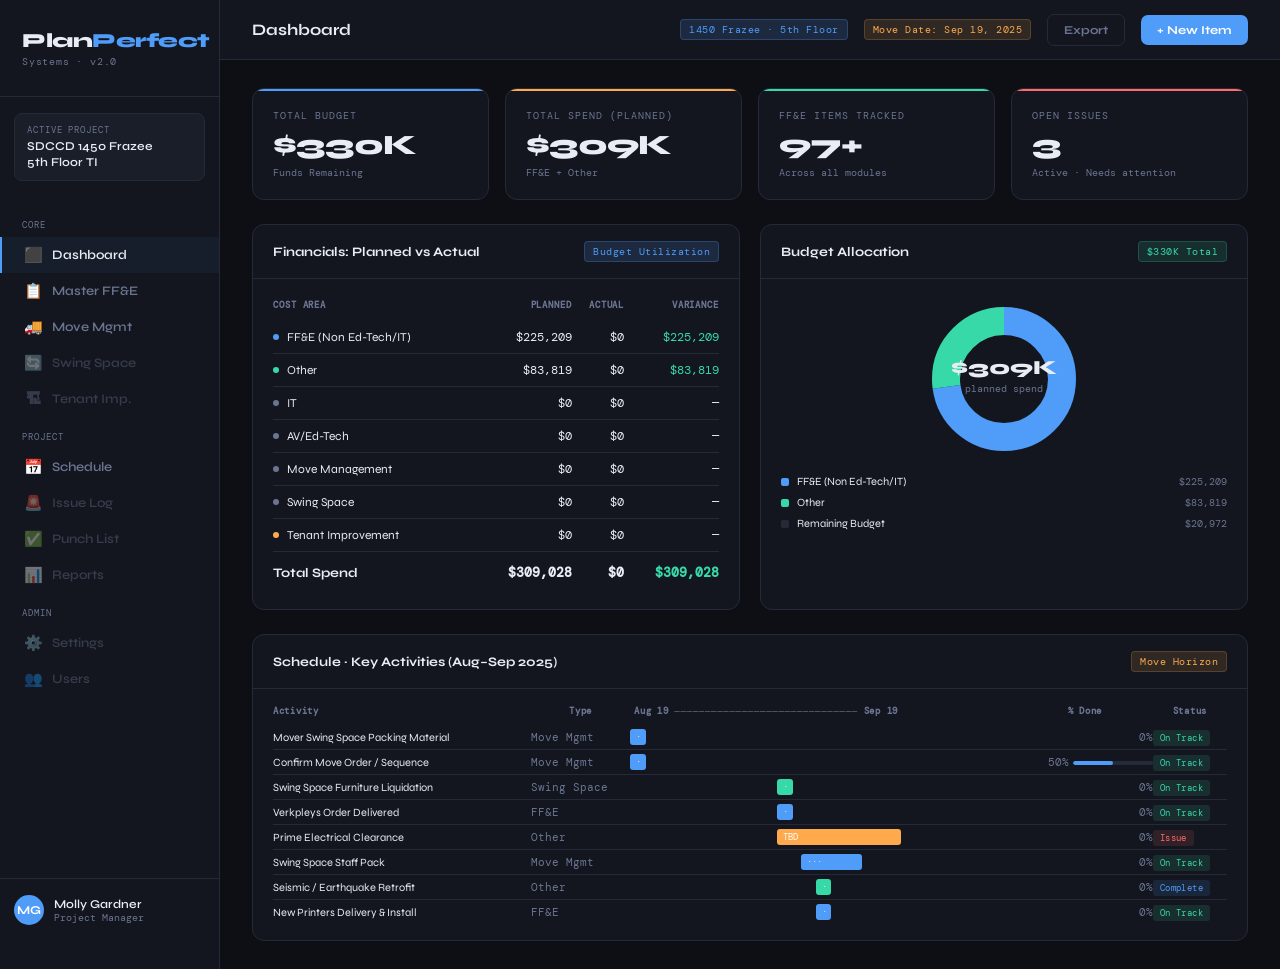
==== 01_dashboard.html @ 5b7e6330 "Add files via upload" ====
<!DOCTYPE html>
<html lang="en">
<head>
<meta charset="UTF-8">
<meta name="viewport" content="width=device-width, initial-scale=1.0">
<title>PPS – Dashboard</title>
<link href="https://fonts.googleapis.com/css2?family=DM+Mono:wght@300;400;500&family=Syne:wght@400;600;700;800&display=swap" rel="stylesheet">
<style>
  :root {
    --bg: #0d0f14;
    --surface: #13161e;
    --surface2: #1a1e29;
    --border: #252a38;
    --accent: #4f9cf9;
    --accent2: #38d9a9;
    --warn: #ffa94d;
    --danger: #ff6b6b;
    --text: #e8ecf4;
    --muted: #6b7591;
    --mono: 'DM Mono', monospace;
    --sans: 'Syne', sans-serif;
  }
  * { box-sizing: border-box; margin: 0; padding: 0; }
  body { background: var(--bg); color: var(--text); font-family: var(--sans); min-height: 100vh; display: flex; }

  /* SIDEBAR */
  .sidebar {
    width: 220px; min-height: 100vh; background: var(--surface);
    border-right: 1px solid var(--border); padding: 28px 0; flex-shrink: 0;
    display: flex; flex-direction: column;
  }
  .logo { padding: 0 22px 28px; border-bottom: 1px solid var(--border); }
  .logo-mark { font-family: var(--sans); font-weight: 800; font-size: 20px; letter-spacing: -0.5px; color: var(--text); }
  .logo-mark span { color: var(--accent); }
  .logo-sub { font-family: var(--mono); font-size: 10px; color: var(--muted); margin-top: 2px; letter-spacing: 0.08em; }
  .project-chip {
    margin: 16px 14px; background: var(--surface2); border: 1px solid var(--border);
    border-radius: 8px; padding: 10px 12px;
  }
  .project-chip .label { font-family: var(--mono); font-size: 9px; color: var(--muted); letter-spacing: 0.1em; text-transform: uppercase; }
  .project-chip .name { font-size: 12px; font-weight: 600; color: var(--text); margin-top: 3px; line-height: 1.3; }
  nav { padding: 8px 0; flex: 1; }
  .nav-section { font-family: var(--mono); font-size: 9px; color: var(--muted); letter-spacing: 0.12em; padding: 14px 22px 6px; text-transform: uppercase; }
  .nav-item {
    display: flex; align-items: center; gap: 10px; padding: 9px 22px;
    font-size: 13px; font-weight: 600; color: var(--muted); cursor: pointer;
    border-left: 2px solid transparent; transition: all 0.15s;
    text-decoration: none;
  }
  a.nav-item:hover { color: var(--text); background: rgba(255,255,255,0.03); }
  .nav-item.active { color: var(--text); border-left-color: var(--accent); background: rgba(79,156,249,0.06); }
  .nav-item.disabled { opacity: 0.4; cursor: default; pointer-events: none; }
  .nav-item .icon { font-size: 15px; width: 18px; text-align: center; }
  .user-area { padding: 16px 14px; border-top: 1px solid var(--border); }
  .user-chip { display: flex; align-items: center; gap: 10px; }
  .avatar { width: 30px; height: 30px; border-radius: 50%; background: var(--accent); display: flex; align-items: center; justify-content: center; font-size: 12px; font-weight: 700; color: #fff; flex-shrink: 0; }
  .user-name { font-size: 12px; font-weight: 600; }
  .user-role { font-family: var(--mono); font-size: 10px; color: var(--muted); }

  /* MAIN */
  .main { flex: 1; display: flex; flex-direction: column; min-height: 100vh; overflow-x: hidden; }
  .topbar {
    height: 60px; border-bottom: 1px solid var(--border); display: flex; align-items: center;
    padding: 0 32px; gap: 16px; flex-shrink: 0; background: var(--surface);
  }
  .page-title { font-size: 16px; font-weight: 700; flex: 1; }
  .badge { font-family: var(--mono); font-size: 10px; padding: 3px 8px; border-radius: 4px; letter-spacing: 0.05em; }
  .badge-blue { background: rgba(79,156,249,0.15); color: var(--accent); border: 1px solid rgba(79,156,249,0.25); }
  .badge-green { background: rgba(56,217,169,0.12); color: var(--accent2); border: 1px solid rgba(56,217,169,0.2); }
  .badge-warn { background: rgba(255,169,77,0.12); color: var(--warn); border: 1px solid rgba(255,169,77,0.2); }
  .btn { padding: 8px 16px; border-radius: 7px; font-family: var(--sans); font-size: 12px; font-weight: 700; cursor: pointer; border: none; }
  .btn-primary { background: var(--accent); color: #fff; }
  .btn-ghost { background: transparent; color: var(--muted); border: 1px solid var(--border); }

  .content { padding: 28px 32px; display: flex; flex-direction: column; gap: 24px; }

  /* STAT CARDS */
  .stats-row { display: grid; grid-template-columns: repeat(4, 1fr); gap: 16px; }
  .stat-card {
    background: var(--surface); border: 1px solid var(--border); border-radius: 12px;
    padding: 20px; position: relative; overflow: hidden;
  }
  .stat-card::after {
    content: ''; position: absolute; top: 0; left: 0; right: 0; height: 2px;
  }
  .stat-card.blue::after { background: var(--accent); }
  .stat-card.green::after { background: var(--accent2); }
  .stat-card.warn::after { background: var(--warn); }
  .stat-card.red::after { background: var(--danger); }
  .stat-label { font-family: var(--mono); font-size: 10px; color: var(--muted); letter-spacing: 0.1em; text-transform: uppercase; }
  .stat-value { font-size: 28px; font-weight: 800; margin: 6px 0 4px; letter-spacing: -1px; }
  .stat-sub { font-family: var(--mono); font-size: 10px; color: var(--muted); }

  /* GRID 2-COL */
  .grid-2 { display: grid; grid-template-columns: 1fr 1fr; gap: 20px; }
  .grid-3-1 { display: grid; grid-template-columns: 3fr 1fr; gap: 20px; }

  .card {
    background: var(--surface); border: 1px solid var(--border); border-radius: 12px; overflow: hidden;
  }
  .card-header {
    padding: 16px 20px; border-bottom: 1px solid var(--border); display: flex;
    align-items: center; justify-content: space-between;
  }
  .card-title { font-size: 13px; font-weight: 700; }
  .card-body { padding: 20px; }

  /* FINANCIALS TABLE */
  .fin-table { width: 100%; border-collapse: collapse; }
  .fin-table th { font-family: var(--mono); font-size: 9px; letter-spacing: 0.1em; color: var(--muted); text-transform: uppercase; text-align: right; padding: 0 0 10px; }
  .fin-table th:first-child { text-align: left; }
  .fin-table td { font-size: 12px; padding: 8px 0; border-bottom: 1px solid var(--border); vertical-align: middle; }
  .fin-table td:not(:first-child) { text-align: right; font-family: var(--mono); }
  .fin-table tr:last-child td { border-bottom: none; }
  .fin-name { display: flex; align-items: center; gap: 8px; }
  .dot { width: 6px; height: 6px; border-radius: 50%; flex-shrink: 0; }
  .positive { color: var(--accent2); }
  .total-row td { font-weight: 700; padding-top: 12px; border-top: 1px solid var(--border); font-size: 13px; }

  /* GANTT */
  .gantt-wrap { overflow-x: auto; }
  .gantt-table { width: 100%; border-collapse: collapse; min-width: 800px; }
  .gantt-table th { font-family: var(--mono); font-size: 9px; color: var(--muted); letter-spacing: 0.08em; text-align: center; padding: 0 0 8px; }
  .gantt-table th.label-col { text-align: left; min-width: 200px; }
  .gantt-table td { padding: 5px 0; border-bottom: 1px solid var(--border); font-size: 11px; }
  .gantt-table tr:last-child td { border-bottom: none; }
  .act-label { white-space: nowrap; overflow: hidden; text-overflow: ellipsis; max-width: 200px; padding-right: 12px; }
  .act-type { font-family: var(--mono); font-size: 9px; color: var(--muted); }
  .gantt-cell { position: relative; height: 24px; }
  .bar {
    position: absolute; top: 4px; height: 16px; border-radius: 3px;
    display: flex; align-items: center; padding: 0 6px; font-family: var(--mono); font-size: 9px; color: #fff;
    white-space: nowrap; overflow: hidden;
  }
  .pct-badge { font-family: var(--mono); font-size: 9px; color: var(--muted); text-align: right; padding-left: 8px; }

  /* BUDGET DONUT */
  .donut-wrap { display: flex; flex-direction: column; align-items: center; gap: 16px; }
  svg.donut { overflow: visible; }
  .legend-item { display: flex; align-items: center; gap: 8px; font-size: 11px; }
  .legend-swatch { width: 8px; height: 8px; border-radius: 2px; flex-shrink: 0; }
  .legend-amt { font-family: var(--mono); font-size: 10px; color: var(--muted); margin-left: auto; }

  /* STATUS PILLS */
  .status { font-family: var(--mono); font-size: 9px; padding: 2px 7px; border-radius: 3px; letter-spacing: 0.05em; }
  .s-track { background: rgba(56,217,169,0.12); color: var(--accent2); }
  .s-issue { background: rgba(255,107,107,0.12); color: var(--danger); }
  .s-done  { background: rgba(79,156,249,0.12); color: var(--accent); }

  .progress-bg { background: var(--border); border-radius: 2px; height: 4px; width: 80px; overflow: hidden; display: inline-block; vertical-align: middle; }
  .progress-fill { height: 100%; border-radius: 2px; background: var(--accent); }
</style>
</head>
<body>

<!-- SIDEBAR -->
<aside class="sidebar">
  <div class="logo">
    <div class="logo-mark">Plan<span>Perfect</span></div>
    <div class="logo-sub">Systems · v2.0</div>
  </div>
  <div class="project-chip">
    <div class="label">Active Project</div>
    <div class="name">SDCCD 1450 Frazee<br>5th Floor TI</div>
  </div>
  <nav>
    <div class="nav-section">Core</div>
    <a class="nav-item active" href="index.html"><span class="icon">⬛</span> Dashboard</a>
    <a class="nav-item" href="02_ffe_list.html"><span class="icon">📋</span> Master FF&E</a>
    <a class="nav-item" href="03_move_management.html"><span class="icon">🚚</span> Move Mgmt</a>
    <div class="nav-item disabled"><span class="icon">🔄</span> Swing Space</div>
    <div class="nav-item disabled"><span class="icon">🏗</span> Tenant Imp.</div>
    <div class="nav-section">Project</div>
    <a class="nav-item" href="05_schedule_gantt.html"><span class="icon">📅</span> Schedule</a>
    <div class="nav-item disabled"><span class="icon">🚨</span> Issue Log</div>
    <div class="nav-item disabled"><span class="icon">✅</span> Punch List</div>
    <div class="nav-item disabled"><span class="icon">📊</span> Reports</div>
    <div class="nav-section">Admin</div>
    <div class="nav-item disabled"><span class="icon">⚙️</span> Settings</div>
    <div class="nav-item disabled"><span class="icon">👥</span> Users</div>
  </nav>
  <div class="user-area">
    <div class="user-chip">
      <div class="avatar">MG</div>
      <div>
        <div class="user-name">Molly Gardner</div>
        <div class="user-role">Project Manager</div>
      </div>
    </div>
  </div>
</aside>

<!-- MAIN -->
<main class="main">
  <div class="topbar">
    <span class="page-title">Dashboard</span>
    <span class="badge badge-blue">1450 Frazee · 5th Floor</span>
    <span class="badge badge-warn">Move Date: Sep 19, 2025</span>
    <button class="btn btn-ghost">Export</button>
    <button class="btn btn-primary">+ New Item</button>
  </div>

  <div class="content">
    <!-- STAT ROW -->
    <div class="stats-row">
      <div class="stat-card blue">
        <div class="stat-label">Total Budget</div>
        <div class="stat-value">$330K</div>
        <div class="stat-sub">Funds Remaining</div>
      </div>
      <div class="stat-card warn">
        <div class="stat-label">Total Spend (Planned)</div>
        <div class="stat-value">$309K</div>
        <div class="stat-sub">FF&E + Other</div>
      </div>
      <div class="stat-card green">
        <div class="stat-label">FF&E Items Tracked</div>
        <div class="stat-value">97+</div>
        <div class="stat-sub">Across all modules</div>
      </div>
      <div class="stat-card red">
        <div class="stat-label">Open Issues</div>
        <div class="stat-value">3</div>
        <div class="stat-sub">Active · Needs attention</div>
      </div>
    </div>

    <!-- FINANCIALS + DONUT -->
    <div class="grid-2">
      <div class="card">
        <div class="card-header">
          <span class="card-title">Financials: Planned vs Actual</span>
          <span class="badge badge-blue">Budget Utilization</span>
        </div>
        <div class="card-body">
          <table class="fin-table">
            <thead>
              <tr>
                <th>Cost Area</th>
                <th>Planned</th>
                <th>Actual</th>
                <th>Variance</th>
              </tr>
            </thead>
            <tbody>
              <tr>
                <td><span class="fin-name"><span class="dot" style="background:#4f9cf9"></span>FF&E (Non Ed-Tech/IT)</span></td>
                <td>$225,209</td>
                <td>$0</td>
                <td class="positive">$225,209</td>
              </tr>
              <tr>
                <td><span class="fin-name"><span class="dot" style="background:#38d9a9"></span>Other</span></td>
                <td>$83,819</td>
                <td>$0</td>
                <td class="positive">$83,819</td>
              </tr>
              <tr>
                <td><span class="fin-name"><span class="dot" style="background:#6b7591"></span>IT</span></td>
                <td>$0</td><td>$0</td><td>—</td>
              </tr>
              <tr>
                <td><span class="fin-name"><span class="dot" style="background:#6b7591"></span>AV/Ed-Tech</span></td>
                <td>$0</td><td>$0</td><td>—</td>
              </tr>
              <tr>
                <td><span class="fin-name"><span class="dot" style="background:#6b7591"></span>Move Management</span></td>
                <td>$0</td><td>$0</td><td>—</td>
              </tr>
              <tr>
                <td><span class="fin-name"><span class="dot" style="background:#6b7591"></span>Swing Space</span></td>
                <td>$0</td><td>$0</td><td>—</td>
              </tr>
              <tr>
                <td><span class="fin-name"><span class="dot" style="background:#ffa94d"></span>Tenant Improvement</span></td>
                <td>$0</td><td>$0</td><td>—</td>
              </tr>
              <tr class="total-row">
                <td>Total Spend</td>
                <td>$309,028</td>
                <td>$0</td>
                <td class="positive">$309,028</td>
              </tr>
            </tbody>
          </table>
        </div>
      </div>

      <div class="card">
        <div class="card-header">
          <span class="card-title">Budget Allocation</span>
          <span class="badge badge-green">$330K Total</span>
        </div>
        <div class="card-body">
          <div class="donut-wrap">
            <svg width="160" height="160" class="donut" viewBox="0 0 160 160">
              <!-- FF&E: 225209/309028 = 72.9% → 262.4° -->
              <circle cx="80" cy="80" r="58" fill="none" stroke="#1a1e29" stroke-width="28"/>
              <circle cx="80" cy="80" r="58" fill="none" stroke="#4f9cf9" stroke-width="28"
                stroke-dasharray="265 99" stroke-dashoffset="0" transform="rotate(-90 80 80)"/>
              <circle cx="80" cy="80" r="58" fill="none" stroke="#38d9a9" stroke-width="28"
                stroke-dasharray="99 265" stroke-dashoffset="-265" transform="rotate(-90 80 80)"/>
              <text x="80" y="75" text-anchor="middle" fill="#e8ecf4" font-family="Syne" font-size="20" font-weight="800">$309K</text>
              <text x="80" y="93" text-anchor="middle" fill="#6b7591" font-family="DM Mono" font-size="10">planned spend</text>
            </svg>
            <div style="width:100%; display:flex; flex-direction:column; gap:8px;">
              <div class="legend-item"><span class="legend-swatch" style="background:#4f9cf9"></span>FF&E (Non Ed-Tech/IT)<span class="legend-amt">$225,209</span></div>
              <div class="legend-item"><span class="legend-swatch" style="background:#38d9a9"></span>Other<span class="legend-amt">$83,819</span></div>
              <div class="legend-item"><span class="legend-swatch" style="background:#252a38"></span>Remaining Budget<span class="legend-amt">$20,972</span></div>
            </div>
          </div>
        </div>
      </div>
    </div>

    <!-- SCHEDULE / GANTT -->
    <div class="card">
      <div class="card-header">
        <span class="card-title">Schedule · Key Activities (Aug–Sep 2025)</span>
        <span class="badge badge-warn">Move Horizon</span>
      </div>
      <div class="card-body" style="padding:16px 20px;">
        <div class="gantt-wrap">
          <table class="gantt-table">
            <thead>
              <tr>
                <th class="label-col">Activity</th>
                <th>Type</th>
                <th style="min-width:300px; text-align:left; padding-left:4px;">Aug 19 ────────────────────────────── Sep 19</th>
                <th>% Done</th>
                <th>Status</th>
              </tr>
            </thead>
            <tbody>
              <tr>
                <td class="act-label">Mover Swing Space Packing Material</td>
                <td class="act-type">Move Mgmt</td>
                <td class="gantt-cell">
                  <div class="bar" style="background:#4f9cf9; left:0%; width:4%;">·</div>
                </td>
                <td class="pct-badge">0%</td>
                <td><span class="status s-track">On Track</span></td>
              </tr>
              <tr>
                <td class="act-label">Confirm Move Order / Sequence</td>
                <td class="act-type">Move Mgmt</td>
                <td class="gantt-cell">
                  <div class="bar" style="background:#4f9cf9; left:0%; width:4%;">·</div>
                </td>
                <td class="pct-badge">50%<div style="display:inline-block;margin-left:4px;" class="progress-bg"><div class="progress-fill" style="width:50%"></div></div></td>
                <td><span class="status s-track">On Track</span></td>
              </tr>
              <tr>
                <td class="act-label">Swing Space Furniture Liquidation</td>
                <td class="act-type">Swing Space</td>
                <td class="gantt-cell">
                  <div class="bar" style="background:#38d9a9; left:38%; width:4%;">·</div>
                </td>
                <td class="pct-badge">0%</td>
                <td><span class="status s-track">On Track</span></td>
              </tr>
              <tr>
                <td class="act-label">Verkpleys Order Delivered</td>
                <td class="act-type">FF&E</td>
                <td class="gantt-cell">
                  <div class="bar" style="background:#4f9cf9; left:38%; width:4%;">·</div>
                </td>
                <td class="pct-badge">0%</td>
                <td><span class="status s-track">On Track</span></td>
              </tr>
              <tr>
                <td class="act-label">Prime Electrical Clearance</td>
                <td class="act-type">Other</td>
                <td class="gantt-cell">
                  <div class="bar" style="background:#ffa94d; left:38%; width:32%;">TBD</div>
                </td>
                <td class="pct-badge">0%</td>
                <td><span class="status s-issue">Issue</span></td>
              </tr>
              <tr>
                <td class="act-label">Swing Space Staff Pack</td>
                <td class="act-type">Move Mgmt</td>
                <td class="gantt-cell">
                  <div class="bar" style="background:#4f9cf9; left:44%; width:16%;">···</div>
                </td>
                <td class="pct-badge">0%</td>
                <td><span class="status s-track">On Track</span></td>
              </tr>
              <tr>
                <td class="act-label">Seismic / Earthquake Retrofit</td>
                <td class="act-type">Other</td>
                <td class="gantt-cell">
                  <div class="bar" style="background:#38d9a9; left:48%; width:4%;">·</div>
                </td>
                <td class="pct-badge">0%</td>
                <td><span class="status s-done">Complete</span></td>
              </tr>
              <tr>
                <td class="act-label">New Printers Delivery &amp; Install</td>
                <td class="act-type">FF&E</td>
                <td class="gantt-cell">
                  <div class="bar" style="background:#4f9cf9; left:48%; width:4%;">·</div>
                </td>
                <td class="pct-badge">0%</td>
                <td><span class="status s-track">On Track</span></td>
              </tr>
            </tbody>
          </table>
        </div>
      </div>
    </div>

  </div>
</main>
</body>
</html>
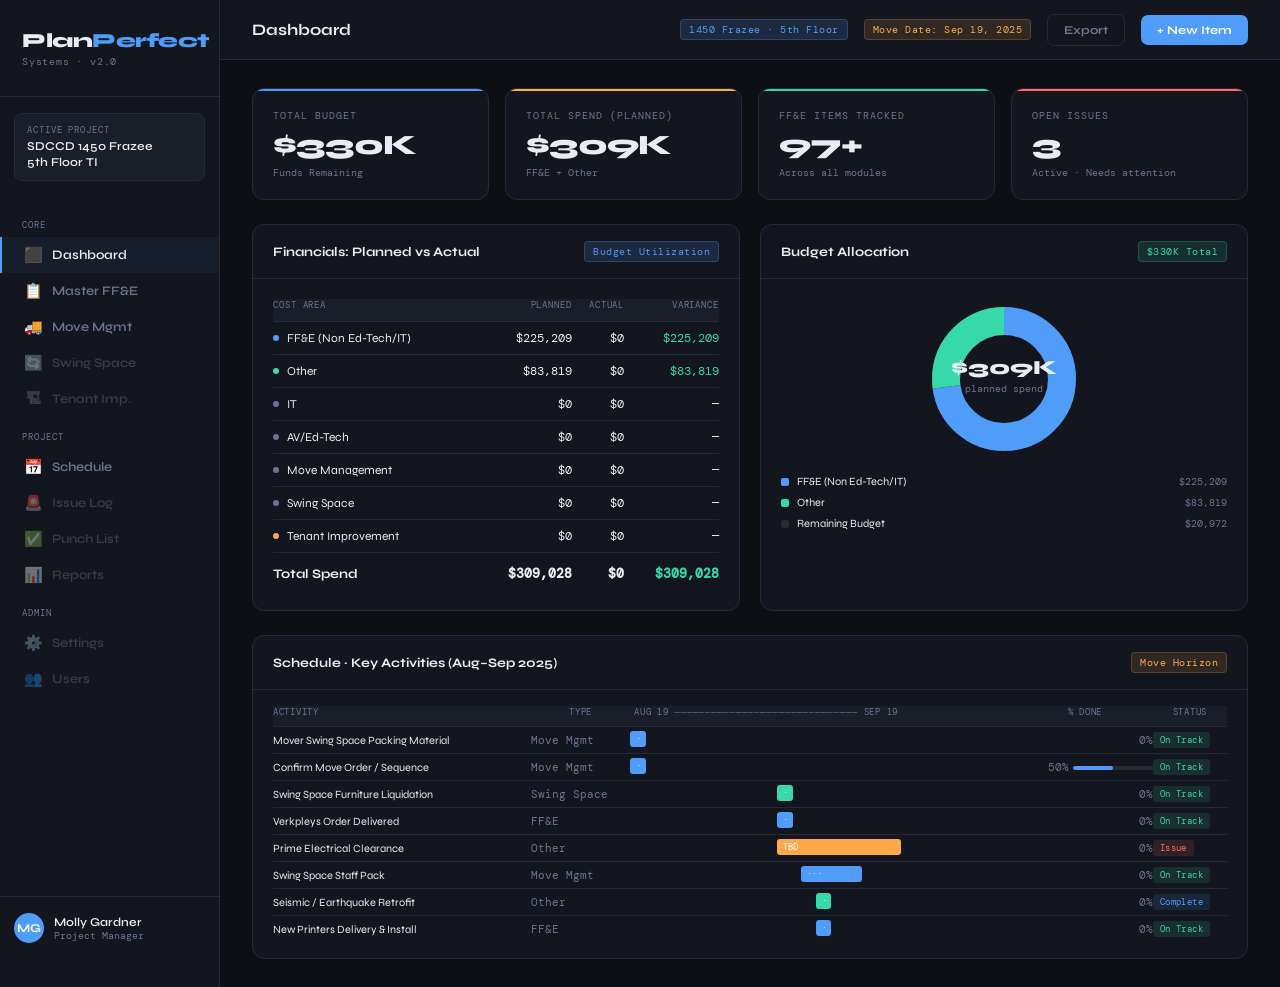
==== commit 52984be0: "Add files via upload" ====
--- a/01_dashboard.html
+++ b/01_dashboard.html
@@ -4,108 +4,11 @@
 <meta charset="UTF-8">
 <meta name="viewport" content="width=device-width, initial-scale=1.0">
 <title>PPS – Dashboard</title>
-<link href="https://fonts.googleapis.com/css2?family=DM+Mono:wght@300;400;500&family=Syne:wght@400;600;700;800&display=swap" rel="stylesheet">
+<link rel="stylesheet" href="pps-theme.css">
 <style>
-  :root {
-    --bg: #0d0f14;
-    --surface: #13161e;
-    --surface2: #1a1e29;
-    --border: #252a38;
-    --accent: #4f9cf9;
-    --accent2: #38d9a9;
-    --warn: #ffa94d;
-    --danger: #ff6b6b;
-    --text: #e8ecf4;
-    --muted: #6b7591;
-    --mono: 'DM Mono', monospace;
-    --sans: 'Syne', sans-serif;
-  }
-  * { box-sizing: border-box; margin: 0; padding: 0; }
-  body { background: var(--bg); color: var(--text); font-family: var(--sans); min-height: 100vh; display: flex; }
-
-  /* SIDEBAR */
-  .sidebar {
-    width: 220px; min-height: 100vh; background: var(--surface);
-    border-right: 1px solid var(--border); padding: 28px 0; flex-shrink: 0;
-    display: flex; flex-direction: column;
-  }
-  .logo { padding: 0 22px 28px; border-bottom: 1px solid var(--border); }
-  .logo-mark { font-family: var(--sans); font-weight: 800; font-size: 20px; letter-spacing: -0.5px; color: var(--text); }
-  .logo-mark span { color: var(--accent); }
-  .logo-sub { font-family: var(--mono); font-size: 10px; color: var(--muted); margin-top: 2px; letter-spacing: 0.08em; }
-  .project-chip {
-    margin: 16px 14px; background: var(--surface2); border: 1px solid var(--border);
-    border-radius: 8px; padding: 10px 12px;
-  }
-  .project-chip .label { font-family: var(--mono); font-size: 9px; color: var(--muted); letter-spacing: 0.1em; text-transform: uppercase; }
-  .project-chip .name { font-size: 12px; font-weight: 600; color: var(--text); margin-top: 3px; line-height: 1.3; }
-  nav { padding: 8px 0; flex: 1; }
-  .nav-section { font-family: var(--mono); font-size: 9px; color: var(--muted); letter-spacing: 0.12em; padding: 14px 22px 6px; text-transform: uppercase; }
-  .nav-item {
-    display: flex; align-items: center; gap: 10px; padding: 9px 22px;
-    font-size: 13px; font-weight: 600; color: var(--muted); cursor: pointer;
-    border-left: 2px solid transparent; transition: all 0.15s;
-    text-decoration: none;
-  }
-  a.nav-item:hover { color: var(--text); background: rgba(255,255,255,0.03); }
-  .nav-item.active { color: var(--text); border-left-color: var(--accent); background: rgba(79,156,249,0.06); }
-  .nav-item.disabled { opacity: 0.4; cursor: default; pointer-events: none; }
-  .nav-item .icon { font-size: 15px; width: 18px; text-align: center; }
-  .user-area { padding: 16px 14px; border-top: 1px solid var(--border); }
-  .user-chip { display: flex; align-items: center; gap: 10px; }
-  .avatar { width: 30px; height: 30px; border-radius: 50%; background: var(--accent); display: flex; align-items: center; justify-content: center; font-size: 12px; font-weight: 700; color: #fff; flex-shrink: 0; }
-  .user-name { font-size: 12px; font-weight: 600; }
-  .user-role { font-family: var(--mono); font-size: 10px; color: var(--muted); }
-
-  /* MAIN */
-  .main { flex: 1; display: flex; flex-direction: column; min-height: 100vh; overflow-x: hidden; }
-  .topbar {
-    height: 60px; border-bottom: 1px solid var(--border); display: flex; align-items: center;
-    padding: 0 32px; gap: 16px; flex-shrink: 0; background: var(--surface);
-  }
-  .page-title { font-size: 16px; font-weight: 700; flex: 1; }
-  .badge { font-family: var(--mono); font-size: 10px; padding: 3px 8px; border-radius: 4px; letter-spacing: 0.05em; }
-  .badge-blue { background: rgba(79,156,249,0.15); color: var(--accent); border: 1px solid rgba(79,156,249,0.25); }
-  .badge-green { background: rgba(56,217,169,0.12); color: var(--accent2); border: 1px solid rgba(56,217,169,0.2); }
-  .badge-warn { background: rgba(255,169,77,0.12); color: var(--warn); border: 1px solid rgba(255,169,77,0.2); }
-  .btn { padding: 8px 16px; border-radius: 7px; font-family: var(--sans); font-size: 12px; font-weight: 700; cursor: pointer; border: none; }
-  .btn-primary { background: var(--accent); color: #fff; }
-  .btn-ghost { background: transparent; color: var(--muted); border: 1px solid var(--border); }
-
-  .content { padding: 28px 32px; display: flex; flex-direction: column; gap: 24px; }
-
-  /* STAT CARDS */
-  .stats-row { display: grid; grid-template-columns: repeat(4, 1fr); gap: 16px; }
-  .stat-card {
-    background: var(--surface); border: 1px solid var(--border); border-radius: 12px;
-    padding: 20px; position: relative; overflow: hidden;
-  }
-  .stat-card::after {
-    content: ''; position: absolute; top: 0; left: 0; right: 0; height: 2px;
-  }
-  .stat-card.blue::after { background: var(--accent); }
-  .stat-card.green::after { background: var(--accent2); }
-  .stat-card.warn::after { background: var(--warn); }
-  .stat-card.red::after { background: var(--danger); }
-  .stat-label { font-family: var(--mono); font-size: 10px; color: var(--muted); letter-spacing: 0.1em; text-transform: uppercase; }
-  .stat-value { font-size: 28px; font-weight: 800; margin: 6px 0 4px; letter-spacing: -1px; }
-  .stat-sub { font-family: var(--mono); font-size: 10px; color: var(--muted); }
-
-  /* GRID 2-COL */
-  .grid-2 { display: grid; grid-template-columns: 1fr 1fr; gap: 20px; }
-  .grid-3-1 { display: grid; grid-template-columns: 3fr 1fr; gap: 20px; }
-
-  .card {
-    background: var(--surface); border: 1px solid var(--border); border-radius: 12px; overflow: hidden;
-  }
-  .card-header {
-    padding: 16px 20px; border-bottom: 1px solid var(--border); display: flex;
-    align-items: center; justify-content: space-between;
-  }
-  .card-title { font-size: 13px; font-weight: 700; }
-  .card-body { padding: 20px; }
-
-  /* FINANCIALS TABLE */
+  /* ── DASHBOARD PAGE STYLES ── */
+
+  /* Financials table */
   .fin-table { width: 100%; border-collapse: collapse; }
   .fin-table th { font-family: var(--mono); font-size: 9px; letter-spacing: 0.1em; color: var(--muted); text-transform: uppercase; text-align: right; padding: 0 0 10px; }
   .fin-table th:first-child { text-align: left; }
@@ -117,7 +20,7 @@
   .positive { color: var(--accent2); }
   .total-row td { font-weight: 700; padding-top: 12px; border-top: 1px solid var(--border); font-size: 13px; }
 
-  /* GANTT */
+  /* Dashboard Gantt overview */
   .gantt-wrap { overflow-x: auto; }
   .gantt-table { width: 100%; border-collapse: collapse; min-width: 800px; }
   .gantt-table th { font-family: var(--mono); font-size: 9px; color: var(--muted); letter-spacing: 0.08em; text-align: center; padding: 0 0 8px; }
@@ -127,28 +30,15 @@
   .act-label { white-space: nowrap; overflow: hidden; text-overflow: ellipsis; max-width: 200px; padding-right: 12px; }
   .act-type { font-family: var(--mono); font-size: 9px; color: var(--muted); }
   .gantt-cell { position: relative; height: 24px; }
-  .bar {
-    position: absolute; top: 4px; height: 16px; border-radius: 3px;
-    display: flex; align-items: center; padding: 0 6px; font-family: var(--mono); font-size: 9px; color: #fff;
-    white-space: nowrap; overflow: hidden;
-  }
+  .bar { position: absolute; top: 4px; height: 16px; border-radius: 3px; display: flex; align-items: center; padding: 0 6px; font-family: var(--mono); font-size: 9px; color: #fff; white-space: nowrap; overflow: hidden; }
   .pct-badge { font-family: var(--mono); font-size: 9px; color: var(--muted); text-align: right; padding-left: 8px; }
 
-  /* BUDGET DONUT */
+  /* Budget donut */
   .donut-wrap { display: flex; flex-direction: column; align-items: center; gap: 16px; }
   svg.donut { overflow: visible; }
   .legend-item { display: flex; align-items: center; gap: 8px; font-size: 11px; }
   .legend-swatch { width: 8px; height: 8px; border-radius: 2px; flex-shrink: 0; }
   .legend-amt { font-family: var(--mono); font-size: 10px; color: var(--muted); margin-left: auto; }
-
-  /* STATUS PILLS */
-  .status { font-family: var(--mono); font-size: 9px; padding: 2px 7px; border-radius: 3px; letter-spacing: 0.05em; }
-  .s-track { background: rgba(56,217,169,0.12); color: var(--accent2); }
-  .s-issue { background: rgba(255,107,107,0.12); color: var(--danger); }
-  .s-done  { background: rgba(79,156,249,0.12); color: var(--accent); }
-
-  .progress-bg { background: var(--border); border-radius: 2px; height: 4px; width: 80px; overflow: hidden; display: inline-block; vertical-align: middle; }
-  .progress-fill { height: 100%; border-radius: 2px; background: var(--accent); }
 </style>
 </head>
 <body>
--- a/pps-theme.css
+++ b/pps-theme.css
@@ -0,0 +1,193 @@
+/* =============================================================
+   PPS THEME — Shared Design System
+   Plan Perfect Systems · v2.0
+   
+   TO CUSTOMIZE:
+   - Colors & fonts: edit the :root block below
+   - Sidebar/nav: edit the SIDEBAR section
+   - Topbar: edit the TOPBAR section
+   - Shared components: badges, buttons, cards, status pills
+   ============================================================= */
+
+/* ── GOOGLE FONTS ─────────────────────────────────────────── */
+@import url('https://fonts.googleapis.com/css2?family=DM+Mono:wght@300;400;500&family=Syne:wght@400;600;700;800&display=swap');
+
+/* ── DESIGN TOKENS ────────────────────────────────────────── */
+:root {
+  /* Backgrounds */
+  --bg:       #0d0f14;
+  --surface:  #13161e;
+  --surface2: #1a1e29;
+  --surface3: #1f2330;
+  --border:   #252a38;
+
+  /* Brand colors */
+  --accent:   #4f9cf9;   /* Blue — primary actions, links */
+  --accent2:  #38d9a9;   /* Green — success, positive */
+  --warn:     #ffa94d;   /* Orange — warnings */
+  --danger:   #ff6b6b;   /* Red — errors, issues */
+
+  /* Text */
+  --text:     #e8ecf4;
+  --muted:    #6b7591;
+
+  /* Typography */
+  --mono:     'DM Mono', monospace;
+  --sans:     'Syne', sans-serif;
+}
+
+/* ── RESET ────────────────────────────────────────────────── */
+* { box-sizing: border-box; margin: 0; padding: 0; }
+body { background: var(--bg); color: var(--text); font-family: var(--sans); min-height: 100vh; display: flex; }
+
+/* ── SIDEBAR ──────────────────────────────────────────────── */
+.sidebar {
+  width: 220px; min-height: 100vh; background: var(--surface);
+  border-right: 1px solid var(--border); padding: 28px 0;
+  flex-shrink: 0; display: flex; flex-direction: column;
+}
+.logo { padding: 0 22px 28px; border-bottom: 1px solid var(--border); }
+.logo-mark { font-family: var(--sans); font-weight: 800; font-size: 20px; letter-spacing: -0.5px; color: var(--text); }
+.logo-mark span { color: var(--accent); }
+.logo-sub { font-family: var(--mono); font-size: 10px; color: var(--muted); margin-top: 2px; letter-spacing: 0.08em; }
+
+.project-chip {
+  margin: 16px 14px; background: var(--surface2); border: 1px solid var(--border);
+  border-radius: 8px; padding: 10px 12px;
+}
+.project-chip .label { font-family: var(--mono); font-size: 9px; color: var(--muted); letter-spacing: 0.1em; text-transform: uppercase; }
+.project-chip .name { font-size: 12px; font-weight: 600; color: var(--text); margin-top: 3px; line-height: 1.3; }
+
+nav { padding: 8px 0; flex: 1; }
+.nav-section { font-family: var(--mono); font-size: 9px; color: var(--muted); letter-spacing: 0.12em; padding: 14px 22px 6px; text-transform: uppercase; }
+.nav-item {
+  display: flex; align-items: center; gap: 10px; padding: 9px 22px;
+  font-size: 13px; font-weight: 600; color: var(--muted); cursor: pointer;
+  border-left: 2px solid transparent; transition: all 0.15s; text-decoration: none;
+}
+a.nav-item:hover { color: var(--text); background: rgba(255,255,255,0.03); }
+.nav-item.active { color: var(--text); border-left-color: var(--accent); background: rgba(79,156,249,0.06); }
+.nav-item.disabled { opacity: 0.4; cursor: default; pointer-events: none; }
+.nav-item .icon { font-size: 15px; width: 18px; text-align: center; }
+
+.user-area { padding: 16px 14px; border-top: 1px solid var(--border); }
+.user-chip { display: flex; align-items: center; gap: 10px; }
+.avatar { width: 30px; height: 30px; border-radius: 50%; background: var(--accent); display: flex; align-items: center; justify-content: center; font-size: 12px; font-weight: 700; color: #fff; flex-shrink: 0; }
+.user-name { font-size: 12px; font-weight: 600; }
+.user-role { font-family: var(--mono); font-size: 10px; color: var(--muted); }
+
+/* ── MAIN LAYOUT ──────────────────────────────────────────── */
+.main { flex: 1; display: flex; flex-direction: column; min-height: 100vh; overflow-x: hidden; }
+
+/* ── TOPBAR ───────────────────────────────────────────────── */
+.topbar {
+  height: 60px; border-bottom: 1px solid var(--border); display: flex; align-items: center;
+  padding: 0 32px; gap: 16px; flex-shrink: 0; background: var(--surface);
+}
+.page-title { font-size: 16px; font-weight: 700; flex: 1; }
+.topbar-spacer { flex: 1; }
+
+/* ── BADGES ───────────────────────────────────────────────── */
+.badge { font-family: var(--mono); font-size: 10px; padding: 3px 8px; border-radius: 4px; letter-spacing: 0.05em; }
+.badge-blue  { background: rgba(79,156,249,0.15); color: var(--accent);  border: 1px solid rgba(79,156,249,0.25); }
+.badge-green { background: rgba(56,217,169,0.12); color: var(--accent2); border: 1px solid rgba(56,217,169,0.2); }
+.badge-warn  { background: rgba(255,169,77,0.12); color: var(--warn);    border: 1px solid rgba(255,169,77,0.2); }
+.badge-red   { background: rgba(255,107,107,0.12); color: var(--danger); border: 1px solid rgba(255,107,107,0.2); }
+
+/* ── BUTTONS ──────────────────────────────────────────────── */
+.btn { padding: 8px 16px; border-radius: 7px; font-family: var(--sans); font-size: 12px; font-weight: 700; cursor: pointer; border: none; }
+.btn-primary { background: var(--accent); color: #fff; }
+.btn-ghost   { background: transparent; color: var(--muted); border: 1px solid var(--border); }
+.btn-danger  { background: rgba(255,107,107,0.12); color: var(--danger); border: 1px solid rgba(255,107,107,0.2); }
+
+/* ── CARDS ────────────────────────────────────────────────── */
+.card { background: var(--surface); border: 1px solid var(--border); border-radius: 12px; overflow: hidden; }
+.card-header { padding: 16px 20px; border-bottom: 1px solid var(--border); display: flex; align-items: center; justify-content: space-between; }
+.card-title { font-size: 13px; font-weight: 700; }
+.card-body { padding: 20px; }
+
+/* ── STAT CARDS ───────────────────────────────────────────── */
+.stat-card { background: var(--surface); border: 1px solid var(--border); border-radius: 12px; padding: 20px; position: relative; overflow: hidden; }
+.stat-card::after { content: ''; position: absolute; top: 0; left: 0; right: 0; height: 2px; }
+.stat-card.blue::after  { background: var(--accent); }
+.stat-card.green::after { background: var(--accent2); }
+.stat-card.warn::after  { background: var(--warn); }
+.stat-card.red::after   { background: var(--danger); }
+.stat-card.muted::after { background: var(--muted); }
+.stat-label { font-family: var(--mono); font-size: 10px; color: var(--muted); letter-spacing: 0.1em; text-transform: uppercase; }
+.stat-value { font-size: 28px; font-weight: 800; margin: 6px 0 4px; letter-spacing: -1px; }
+.stat-sub   { font-family: var(--mono); font-size: 10px; color: var(--muted); }
+
+/* ── STATUS PILLS ─────────────────────────────────────────── */
+.status { font-family: var(--mono); font-size: 9px; padding: 2px 7px; border-radius: 3px; letter-spacing: 0.05em; display: inline-block; }
+/* Generic */
+.s-track { background: rgba(56,217,169,0.12); color: var(--accent2); }
+.s-issue { background: rgba(255,107,107,0.12); color: var(--danger); }
+.s-done  { background: rgba(79,156,249,0.12);  color: var(--accent); }
+/* Process */
+.s-instock   { background: rgba(56,217,169,0.12); color: #38d9a9; }
+.s-ordered   { background: rgba(79,156,249,0.12); color: #4f9cf9; }
+.s-review    { background: rgba(255,169,77,0.12); color: #ffa94d; }
+.s-quoted    { background: rgba(107,117,145,0.2); color: #a0aec0; }
+.s-delivered { background: rgba(56,217,169,0.18); color: #38d9a9; }
+/* FF&E status */
+.ffe-status { font-family: var(--mono); font-size: 9px; padding: 2px 7px; border-radius: 3px; display: inline-block; }
+.fs-ontrack { background: rgba(56,217,169,0.1); color: #38d9a9; }
+.fs-issue   { background: rgba(255,107,107,0.1); color: #ff6b6b; }
+.fs-na      { color: var(--muted); }
+/* Move status */
+.move-status { font-family: var(--mono); font-size: 9px; padding: 2px 7px; border-radius: 3px; display: inline-block; }
+.ms-ontrack  { background: rgba(56,217,169,0.12); color: #38d9a9; }
+.ms-complete { background: rgba(79,156,249,0.12); color: #4f9cf9; }
+.ms-issue    { background: rgba(255,107,107,0.12); color: #ff6b6b; }
+.ms-na       { color: var(--muted); }
+
+/* ── PRIORITY ─────────────────────────────────────────────── */
+.priority { font-family: var(--mono); font-size: 9px; }
+.p-high   { color: #ff6b6b; }
+.p-med    { color: #ffa94d; }
+.p-low    { color: #6b7591; }
+
+/* ── TABLE SHARED ─────────────────────────────────────────── */
+.table-wrap { overflow-x: auto; }
+table { width: 100%; border-collapse: collapse; }
+thead { position: sticky; top: 0; z-index: 10; }
+th { background: var(--surface2); border-bottom: 1px solid var(--border); padding: 10px 14px; font-family: var(--mono); font-size: 9px; color: var(--muted); letter-spacing: 0.1em; text-transform: uppercase; text-align: left; white-space: nowrap; font-weight: 400; }
+td { padding: 11px 14px; border-bottom: 1px solid var(--border); font-size: 11px; vertical-align: middle; white-space: nowrap; }
+tr:hover td { background: rgba(255,255,255,0.015); }
+.id-cell    { font-family: var(--mono); font-size: 10px; color: var(--accent); }
+.muted-cell { color: var(--muted); font-size: 10px; }
+.link-cell  { color: var(--accent); font-family: var(--mono); font-size: 10px; }
+.cost-cell  { font-family: var(--mono); font-size: 11px; text-align: right; color: var(--accent2); }
+.qty-cell   { font-family: var(--mono); font-size: 11px; text-align: right; }
+.item-name  { font-weight: 600; font-size: 12px; }
+.item-desc  { font-size: 10px; color: var(--muted); }
+.row-actions { display: flex; gap: 6px; opacity: 0; transition: opacity 0.1s; }
+tr:hover .row-actions { opacity: 1; }
+.action-btn { padding: 3px 8px; border-radius: 4px; font-size: 10px; font-family: var(--mono); background: var(--surface2); border: 1px solid var(--border); color: var(--muted); cursor: pointer; }
+
+/* ── TOOLBAR / FILTERS ────────────────────────────────────── */
+.toolbar { padding: 16px 32px; border-bottom: 1px solid var(--border); display: flex; align-items: center; gap: 12px; background: var(--surface); flex-shrink: 0; }
+.search-box { display: flex; align-items: center; gap: 8px; background: var(--surface2); border: 1px solid var(--border); border-radius: 8px; padding: 8px 14px; flex: 1; max-width: 320px; }
+.search-box input { background: none; border: none; outline: none; color: var(--text); font-family: var(--sans); font-size: 12px; width: 100%; }
+.search-box input::placeholder { color: var(--muted); }
+.filter-chip { display: flex; align-items: center; gap: 6px; padding: 7px 12px; border-radius: 6px; border: 1px solid var(--border); font-size: 11px; font-weight: 600; color: var(--muted); cursor: pointer; background: var(--surface2); }
+.filter-chip.active { border-color: var(--accent); color: var(--accent); background: rgba(79,156,249,0.08); }
+.filter-chip.green  { border-color: var(--accent2); color: var(--accent2); background: rgba(56,217,169,0.08); }
+.count-label { font-family: var(--mono); font-size: 10px; color: var(--muted); margin-left: auto; }
+
+/* ── PAGINATION ───────────────────────────────────────────── */
+.pagination { padding: 14px 32px; border-top: 1px solid var(--border); display: flex; align-items: center; gap: 8px; flex-shrink: 0; background: var(--surface); }
+.page-btn { padding: 5px 10px; border-radius: 5px; background: var(--surface2); border: 1px solid var(--border); font-family: var(--mono); font-size: 11px; color: var(--muted); cursor: pointer; }
+.page-btn.active { background: var(--accent); color: #fff; border-color: var(--accent); }
+.page-info { font-family: var(--mono); font-size: 10px; color: var(--muted); margin-left: auto; }
+
+/* ── PROGRESS BAR ─────────────────────────────────────────── */
+.progress-bg   { background: var(--border); border-radius: 2px; height: 4px; width: 80px; overflow: hidden; display: inline-block; vertical-align: middle; }
+.progress-fill { height: 100%; border-radius: 2px; background: var(--accent); }
+
+/* ── LAYOUT GRIDS ─────────────────────────────────────────── */
+.grid-2   { display: grid; grid-template-columns: 1fr 1fr; gap: 20px; }
+.grid-3-1 { display: grid; grid-template-columns: 3fr 1fr; gap: 20px; }
+.stats-row { display: grid; grid-template-columns: repeat(4, 1fr); gap: 16px; }
+.content { padding: 28px 32px; display: flex; flex-direction: column; gap: 24px; }
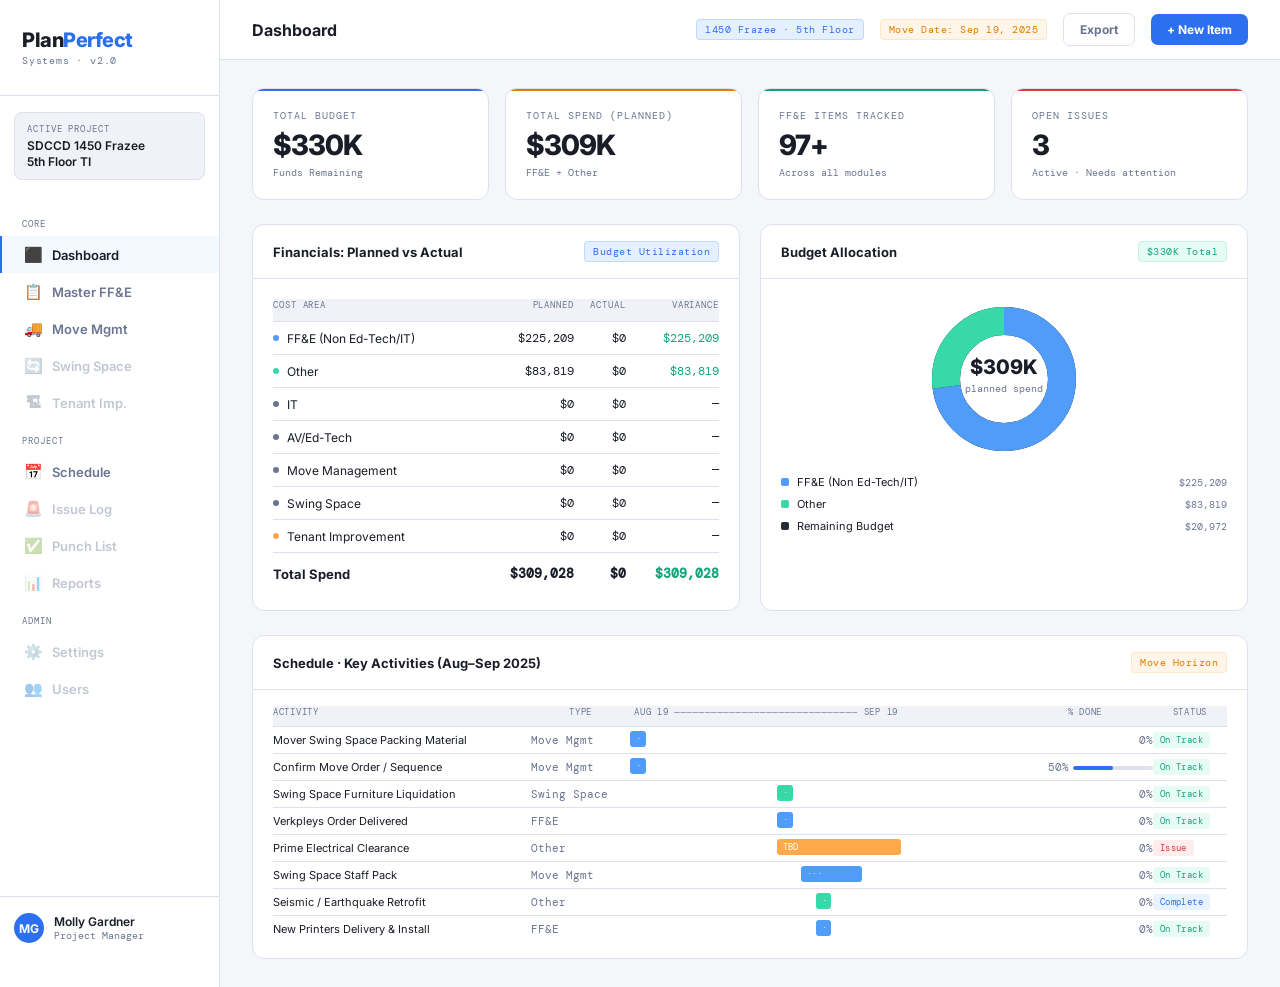
==== commit b24b8f44: "Update 01_dashboard.html" ====
--- a/01_dashboard.html
+++ b/01_dashboard.html
@@ -190,7 +190,7 @@
                 stroke-dasharray="265 99" stroke-dashoffset="0" transform="rotate(-90 80 80)"/>
               <circle cx="80" cy="80" r="58" fill="none" stroke="#38d9a9" stroke-width="28"
                 stroke-dasharray="99 265" stroke-dashoffset="-265" transform="rotate(-90 80 80)"/>
-              <text x="80" y="75" text-anchor="middle" fill="#e8ecf4" font-family="Syne" font-size="20" font-weight="800">$309K</text>
+              <text x="80" y="75" text-anchor="middle" fill="#1a1d27" font-family="Inter" font-size="20" font-weight="800">$309K</text>
               <text x="80" y="93" text-anchor="middle" fill="#6b7591" font-family="DM Mono" font-size="10">planned spend</text>
             </svg>
             <div style="width:100%; display:flex; flex-direction:column; gap:8px;">
--- a/pps-theme.css
+++ b/pps-theme.css
@@ -10,30 +10,30 @@
    ============================================================= */
 
 /* ── GOOGLE FONTS ─────────────────────────────────────────── */
-@import url('https://fonts.googleapis.com/css2?family=DM+Mono:wght@300;400;500&family=Syne:wght@400;600;700;800&display=swap');
+@import url('https://fonts.googleapis.com/css2?family=Inter:wght@400;500;600;700;800&family=DM+Mono:wght@300;400;500&display=swap');
 
 /* ── DESIGN TOKENS ────────────────────────────────────────── */
 :root {
-  /* Backgrounds */
-  --bg:       #0d0f14;
-  --surface:  #13161e;
-  --surface2: #1a1e29;
-  --surface3: #1f2330;
-  --border:   #252a38;
+/* Backgrounds */
+  --bg:       #f4f6fa;
+  --surface:  #ffffff;
+  --surface2: #f0f2f7;
+  --surface3: #e8ebf2;
+  --border:   #dde1ec;
 
   /* Brand colors */
-  --accent:   #4f9cf9;   /* Blue — primary actions, links */
-  --accent2:  #38d9a9;   /* Green — success, positive */
-  --warn:     #ffa94d;   /* Orange — warnings */
-  --danger:   #ff6b6b;   /* Red — errors, issues */
+  --accent:   #2c6fef;   /* Blue — primary actions, links */
+  --accent2:  #12a47a;   /* Green — success, positive */
+  --warn:     #e07b00;   /* Orange — warnings */
+  --danger:   #d63b3b;   /* Red — errors, issues */
 
   /* Text */
-  --text:     #e8ecf4;
+  --text:     #1a1d27;
   --muted:    #6b7591;
 
   /* Typography */
   --mono:     'DM Mono', monospace;
-  --sans:     'Syne', sans-serif;
+  --sans:     'Inter', sans-serif;
 }
 
 /* ── RESET ────────────────────────────────────────────────── */
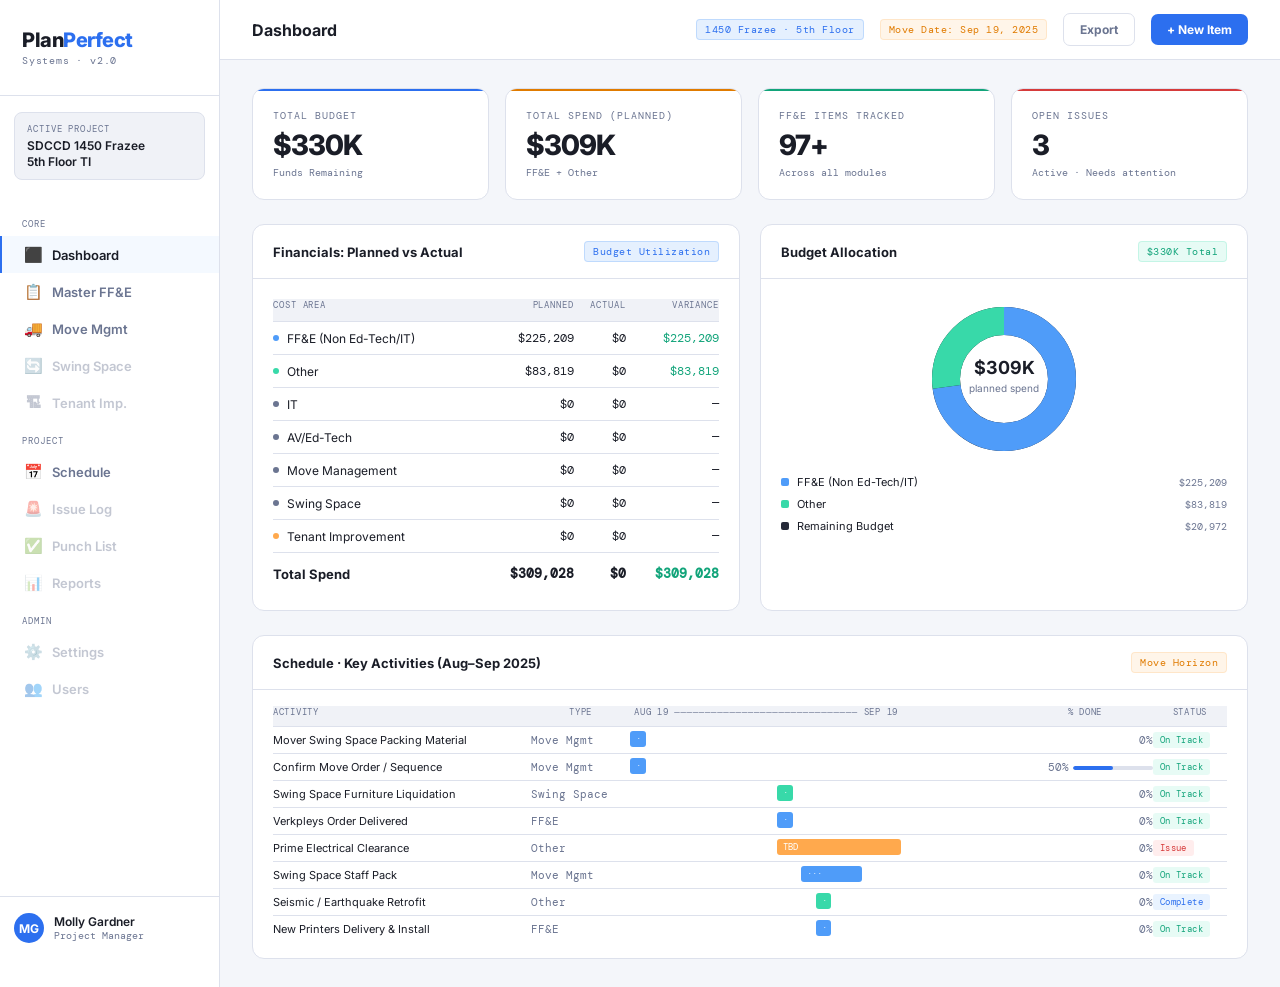
==== commit 657191f9: "Update 01_dashboard.html" ====
--- a/01_dashboard.html
+++ b/01_dashboard.html
@@ -190,8 +190,8 @@
                 stroke-dasharray="265 99" stroke-dashoffset="0" transform="rotate(-90 80 80)"/>
               <circle cx="80" cy="80" r="58" fill="none" stroke="#38d9a9" stroke-width="28"
                 stroke-dasharray="99 265" stroke-dashoffset="-265" transform="rotate(-90 80 80)"/>
-              <text x="80" y="75" text-anchor="middle" fill="#1a1d27" font-family="Inter" font-size="20" font-weight="800">$309K</text>
-              <text x="80" y="93" text-anchor="middle" fill="#6b7591" font-family="DM Mono" font-size="10">planned spend</text>
+              <text x="80" y="75" text-anchor="middle" fill="#1a1d27" font-family="Inter" font-size="18" font-weight="700">$309K</text>
+              <text x="80" y="93" text-anchor="middle" fill="#6b7591" font-family="Inter" font-size="10">planned spend</text>
             </svg>
             <div style="width:100%; display:flex; flex-direction:column; gap:8px;">
               <div class="legend-item"><span class="legend-swatch" style="background:#4f9cf9"></span>FF&E (Non Ed-Tech/IT)<span class="legend-amt">$225,209</span></div>
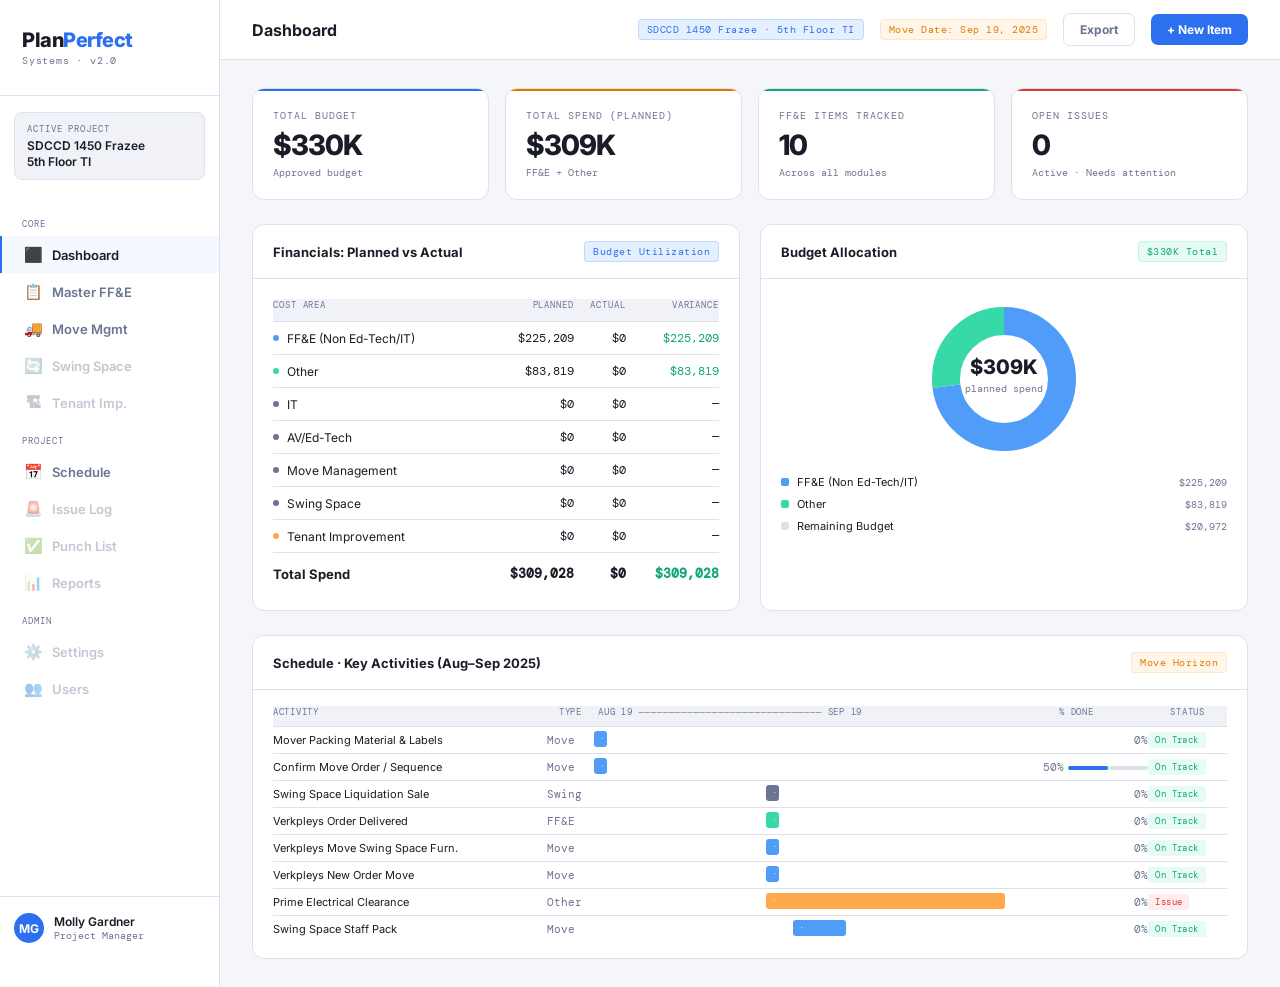
==== commit 1b0fc815: "Add files via upload" ====
--- a/01_dashboard.html
+++ b/01_dashboard.html
@@ -51,7 +51,7 @@
   </div>
   <div class="project-chip">
     <div class="label">Active Project</div>
-    <div class="name">SDCCD 1450 Frazee<br>5th Floor TI</div>
+    <div class="name" id="sidebar-project-name">—</div>
   </div>
   <nav>
     <div class="nav-section">Core</div>
@@ -71,10 +71,10 @@
   </nav>
   <div class="user-area">
     <div class="user-chip">
-      <div class="avatar">MG</div>
+      <div class="avatar" id="user-initials">—</div>
       <div>
-        <div class="user-name">Molly Gardner</div>
-        <div class="user-role">Project Manager</div>
+        <div class="user-name" id="user-name">—</div>
+        <div class="user-role" id="user-role">—</div>
       </div>
     </div>
   </div>
@@ -84,8 +84,8 @@
 <main class="main">
   <div class="topbar">
     <span class="page-title">Dashboard</span>
-    <span class="badge badge-blue">1450 Frazee · 5th Floor</span>
-    <span class="badge badge-warn">Move Date: Sep 19, 2025</span>
+    <span class="badge badge-blue" id="topbar-project"></span>
+    <span class="badge badge-warn" id="topbar-movedate"></span>
     <button class="btn btn-ghost">Export</button>
     <button class="btn btn-primary">+ New Item</button>
   </div>
@@ -95,22 +95,22 @@
     <div class="stats-row">
       <div class="stat-card blue">
         <div class="stat-label">Total Budget</div>
-        <div class="stat-value">$330K</div>
-        <div class="stat-sub">Funds Remaining</div>
+        <div class="stat-value" id="stat-budget">—</div>
+        <div class="stat-sub">Approved budget</div>
       </div>
       <div class="stat-card warn">
         <div class="stat-label">Total Spend (Planned)</div>
-        <div class="stat-value">$309K</div>
-        <div class="stat-sub">FF&E + Other</div>
+        <div class="stat-value" id="stat-planned">—</div>
+        <div class="stat-sub">FF&amp;E + Other</div>
       </div>
       <div class="stat-card green">
-        <div class="stat-label">FF&E Items Tracked</div>
-        <div class="stat-value">97+</div>
+        <div class="stat-label">FF&amp;E Items Tracked</div>
+        <div class="stat-value" id="stat-ffe-count">—</div>
         <div class="stat-sub">Across all modules</div>
       </div>
       <div class="stat-card red">
         <div class="stat-label">Open Issues</div>
-        <div class="stat-value">3</div>
+        <div class="stat-value" id="stat-issues">—</div>
         <div class="stat-sub">Active · Needs attention</div>
       </div>
     </div>
@@ -132,46 +132,7 @@
                 <th>Variance</th>
               </tr>
             </thead>
-            <tbody>
-              <tr>
-                <td><span class="fin-name"><span class="dot" style="background:#4f9cf9"></span>FF&E (Non Ed-Tech/IT)</span></td>
-                <td>$225,209</td>
-                <td>$0</td>
-                <td class="positive">$225,209</td>
-              </tr>
-              <tr>
-                <td><span class="fin-name"><span class="dot" style="background:#38d9a9"></span>Other</span></td>
-                <td>$83,819</td>
-                <td>$0</td>
-                <td class="positive">$83,819</td>
-              </tr>
-              <tr>
-                <td><span class="fin-name"><span class="dot" style="background:#6b7591"></span>IT</span></td>
-                <td>$0</td><td>$0</td><td>—</td>
-              </tr>
-              <tr>
-                <td><span class="fin-name"><span class="dot" style="background:#6b7591"></span>AV/Ed-Tech</span></td>
-                <td>$0</td><td>$0</td><td>—</td>
-              </tr>
-              <tr>
-                <td><span class="fin-name"><span class="dot" style="background:#6b7591"></span>Move Management</span></td>
-                <td>$0</td><td>$0</td><td>—</td>
-              </tr>
-              <tr>
-                <td><span class="fin-name"><span class="dot" style="background:#6b7591"></span>Swing Space</span></td>
-                <td>$0</td><td>$0</td><td>—</td>
-              </tr>
-              <tr>
-                <td><span class="fin-name"><span class="dot" style="background:#ffa94d"></span>Tenant Improvement</span></td>
-                <td>$0</td><td>$0</td><td>—</td>
-              </tr>
-              <tr class="total-row">
-                <td>Total Spend</td>
-                <td>$309,028</td>
-                <td>$0</td>
-                <td class="positive">$309,028</td>
-              </tr>
-            </tbody>
+            <tbody id="fin-tbody"><!-- populated by JS --></tbody>
           </table>
         </div>
       </div>
@@ -183,20 +144,11 @@
         </div>
         <div class="card-body">
           <div class="donut-wrap">
-            <svg width="160" height="160" class="donut" viewBox="0 0 160 160">
-              <!-- FF&E: 225209/309028 = 72.9% → 262.4° -->
-              <circle cx="80" cy="80" r="58" fill="none" stroke="#1a1e29" stroke-width="28"/>
-              <circle cx="80" cy="80" r="58" fill="none" stroke="#4f9cf9" stroke-width="28"
-                stroke-dasharray="265 99" stroke-dashoffset="0" transform="rotate(-90 80 80)"/>
-              <circle cx="80" cy="80" r="58" fill="none" stroke="#38d9a9" stroke-width="28"
-                stroke-dasharray="99 265" stroke-dashoffset="-265" transform="rotate(-90 80 80)"/>
-              <text x="80" y="75" text-anchor="middle" fill="#1a1d27" font-family="Inter" font-size="18" font-weight="700">$309K</text>
-              <text x="80" y="93" text-anchor="middle" fill="#6b7591" font-family="Inter" font-size="10">planned spend</text>
+            <svg width="160" height="160" class="donut" viewBox="0 0 160 160" id="donut-svg">
+              <!-- populated by JS -->
             </svg>
-            <div style="width:100%; display:flex; flex-direction:column; gap:8px;">
-              <div class="legend-item"><span class="legend-swatch" style="background:#4f9cf9"></span>FF&E (Non Ed-Tech/IT)<span class="legend-amt">$225,209</span></div>
-              <div class="legend-item"><span class="legend-swatch" style="background:#38d9a9"></span>Other<span class="legend-amt">$83,819</span></div>
-              <div class="legend-item"><span class="legend-swatch" style="background:#252a38"></span>Remaining Budget<span class="legend-amt">$20,972</span></div>
+            <div style="width:100%; display:flex; flex-direction:column; gap:8px;" id="donut-legend">
+              <!-- populated by JS -->
             </div>
           </div>
         </div>
@@ -221,80 +173,7 @@
                 <th>Status</th>
               </tr>
             </thead>
-            <tbody>
-              <tr>
-                <td class="act-label">Mover Swing Space Packing Material</td>
-                <td class="act-type">Move Mgmt</td>
-                <td class="gantt-cell">
-                  <div class="bar" style="background:#4f9cf9; left:0%; width:4%;">·</div>
-                </td>
-                <td class="pct-badge">0%</td>
-                <td><span class="status s-track">On Track</span></td>
-              </tr>
-              <tr>
-                <td class="act-label">Confirm Move Order / Sequence</td>
-                <td class="act-type">Move Mgmt</td>
-                <td class="gantt-cell">
-                  <div class="bar" style="background:#4f9cf9; left:0%; width:4%;">·</div>
-                </td>
-                <td class="pct-badge">50%<div style="display:inline-block;margin-left:4px;" class="progress-bg"><div class="progress-fill" style="width:50%"></div></div></td>
-                <td><span class="status s-track">On Track</span></td>
-              </tr>
-              <tr>
-                <td class="act-label">Swing Space Furniture Liquidation</td>
-                <td class="act-type">Swing Space</td>
-                <td class="gantt-cell">
-                  <div class="bar" style="background:#38d9a9; left:38%; width:4%;">·</div>
-                </td>
-                <td class="pct-badge">0%</td>
-                <td><span class="status s-track">On Track</span></td>
-              </tr>
-              <tr>
-                <td class="act-label">Verkpleys Order Delivered</td>
-                <td class="act-type">FF&E</td>
-                <td class="gantt-cell">
-                  <div class="bar" style="background:#4f9cf9; left:38%; width:4%;">·</div>
-                </td>
-                <td class="pct-badge">0%</td>
-                <td><span class="status s-track">On Track</span></td>
-              </tr>
-              <tr>
-                <td class="act-label">Prime Electrical Clearance</td>
-                <td class="act-type">Other</td>
-                <td class="gantt-cell">
-                  <div class="bar" style="background:#ffa94d; left:38%; width:32%;">TBD</div>
-                </td>
-                <td class="pct-badge">0%</td>
-                <td><span class="status s-issue">Issue</span></td>
-              </tr>
-              <tr>
-                <td class="act-label">Swing Space Staff Pack</td>
-                <td class="act-type">Move Mgmt</td>
-                <td class="gantt-cell">
-                  <div class="bar" style="background:#4f9cf9; left:44%; width:16%;">···</div>
-                </td>
-                <td class="pct-badge">0%</td>
-                <td><span class="status s-track">On Track</span></td>
-              </tr>
-              <tr>
-                <td class="act-label">Seismic / Earthquake Retrofit</td>
-                <td class="act-type">Other</td>
-                <td class="gantt-cell">
-                  <div class="bar" style="background:#38d9a9; left:48%; width:4%;">·</div>
-                </td>
-                <td class="pct-badge">0%</td>
-                <td><span class="status s-done">Complete</span></td>
-              </tr>
-              <tr>
-                <td class="act-label">New Printers Delivery &amp; Install</td>
-                <td class="act-type">FF&E</td>
-                <td class="gantt-cell">
-                  <div class="bar" style="background:#4f9cf9; left:48%; width:4%;">·</div>
-                </td>
-                <td class="pct-badge">0%</td>
-                <td><span class="status s-track">On Track</span></td>
-              </tr>
-            </tbody>
+            <tbody id="gantt-tbody"><!-- populated by JS --></tbody>
           </table>
         </div>
       </div>
@@ -302,5 +181,93 @@
 
   </div>
 </main>
+<script src="pps-data.js"></script>
+<script>
+  const fmt = n => n === 0 ? '$0' : '$' + n.toLocaleString();
+  const fmtK = n => '$' + Math.round(n / 1000) + 'K';
+
+  // Sidebar + user
+  document.getElementById('sidebar-project-name').innerHTML = PPS.project.name + '<br>' + PPS.project.subtitle;
+  document.getElementById('user-initials').textContent = PPS.user.initials;
+  document.getElementById('user-name').textContent     = PPS.user.name;
+  document.getElementById('user-role').textContent     = PPS.user.role;
+
+  // Topbar badges
+  document.getElementById('topbar-project').textContent  = PPS.project.name + ' · ' + PPS.project.subtitle;
+  document.getElementById('topbar-movedate').textContent = 'Move Date: ' + PPS.project.moveDate;
+
+  // Stat cards
+  document.getElementById('stat-budget').textContent    = fmtK(PPS.project.budget);
+  document.getElementById('stat-planned').textContent   = fmtK(PPS.project.plannedSpend);
+  document.getElementById('stat-ffe-count').textContent = PPS.ffeItems.length;
+  const issueCount = PPS.moveRecords.filter(m => m.status === 'Issue').length;
+  document.getElementById('stat-issues').textContent    = issueCount;
+
+  // Financials table
+  const totalPlanned = PPS.financials.reduce((s, r) => s + r.planned, 0);
+  const totalActual  = PPS.financials.reduce((s, r) => s + r.actual, 0);
+  document.getElementById('fin-tbody').innerHTML =
+    PPS.financials.map(row => {
+      const variance = row.planned - row.actual;
+      return `<tr>
+        <td><span class="fin-name"><span class="dot" style="background:${row.color}"></span>${row.label}</span></td>
+        <td>${fmt(row.planned)}</td>
+        <td>${fmt(row.actual)}</td>
+        <td>${variance > 0 ? `<span class="positive">${fmt(variance)}</span>` : '—'}</td>
+      </tr>`;
+    }).join('') +
+    `<tr class="total-row">
+      <td>Total Spend</td>
+      <td>${fmt(totalPlanned)}</td>
+      <td>${fmt(totalActual)}</td>
+      <td><span class="positive">${fmt(totalPlanned - totalActual)}</span></td>
+    </tr>`;
+
+  // Donut chart
+  const CIRC = 2 * Math.PI * 58; // circumference
+  const itemsWithBudget = PPS.financials.filter(r => r.planned > 0);
+  let offset = 0;
+  const svgCircles = itemsWithBudget.map(row => {
+    const pct = row.planned / totalPlanned;
+    const dash = pct * CIRC;
+    const circle = `<circle cx="80" cy="80" r="58" fill="none" stroke="${row.color}" stroke-width="28"
+      stroke-dasharray="${dash.toFixed(1)} ${(CIRC - dash).toFixed(1)}"
+      stroke-dashoffset="${(-offset).toFixed(1)}" transform="rotate(-90 80 80)"/>`;
+    offset += dash;
+    return circle;
+  }).join('');
+  document.getElementById('donut-svg').innerHTML =
+    `<circle cx="80" cy="80" r="58" fill="none" stroke="var(--surface2)" stroke-width="28"/>` +
+    svgCircles +
+    `<text x="80" y="75" text-anchor="middle" fill="var(--text)" font-family="Inter" font-size="20" font-weight="800">${fmtK(totalPlanned)}</text>
+     <text x="80" y="93" text-anchor="middle" fill="var(--muted)" font-family="DM Mono" font-size="10">planned spend</text>`;
+  const remaining = PPS.project.budget - totalPlanned;
+  document.getElementById('donut-legend').innerHTML =
+    itemsWithBudget.map(row =>
+      `<div class="legend-item"><span class="legend-swatch" style="background:${row.color}"></span>${row.label}<span class="legend-amt">${fmt(row.planned)}</span></div>`
+    ).join('') +
+    `<div class="legend-item"><span class="legend-swatch" style="background:var(--border)"></span>Remaining Budget<span class="legend-amt">${fmt(remaining)}</span></div>`;
+
+  // Dashboard Gantt (first 8 activities)
+  const typeColor = { 'Move': '#4f9cf9', 'FF&E': '#38d9a9', 'Swing': '#6b7591', 'Other': '#ffa94d' };
+  const TOTAL_DAYS = 31;
+  document.getElementById('gantt-tbody').innerHTML =
+    PPS.scheduleActivities.slice(0, 8).map(act => {
+      const left  = ((act.startDay / TOTAL_DAYS) * 100).toFixed(1);
+      const width = Math.max(3, ((act.durationDays / TOTAL_DAYS) * 100)).toFixed(1);
+      const color = typeColor[act.type] || '#6b7591';
+      const statusCls = act.pctComplete === 100 ? 's-done' : act.type === 'Other' && act.durationDays > 5 ? 's-issue' : 's-track';
+      const statusLabel = act.pctComplete === 100 ? 'Complete' : act.type === 'Other' && act.durationDays > 5 ? 'Issue' : 'On Track';
+      return `<tr>
+        <td class="act-label">${act.name}</td>
+        <td class="act-type">${act.type}</td>
+        <td class="gantt-cell">
+          <div class="bar" style="background:${color}; left:${left}%; width:${width}%;">·</div>
+        </td>
+        <td class="pct-badge">${act.pctComplete}%${act.pctComplete > 0 ? `<div style="display:inline-block;margin-left:4px;" class="progress-bg"><div class="progress-fill" style="width:${act.pctComplete}%"></div></div>` : ''}</td>
+        <td><span class="status ${statusCls}">${statusLabel}</span></td>
+      </tr>`;
+    }).join('');
+</script>
 </body>
 </html>
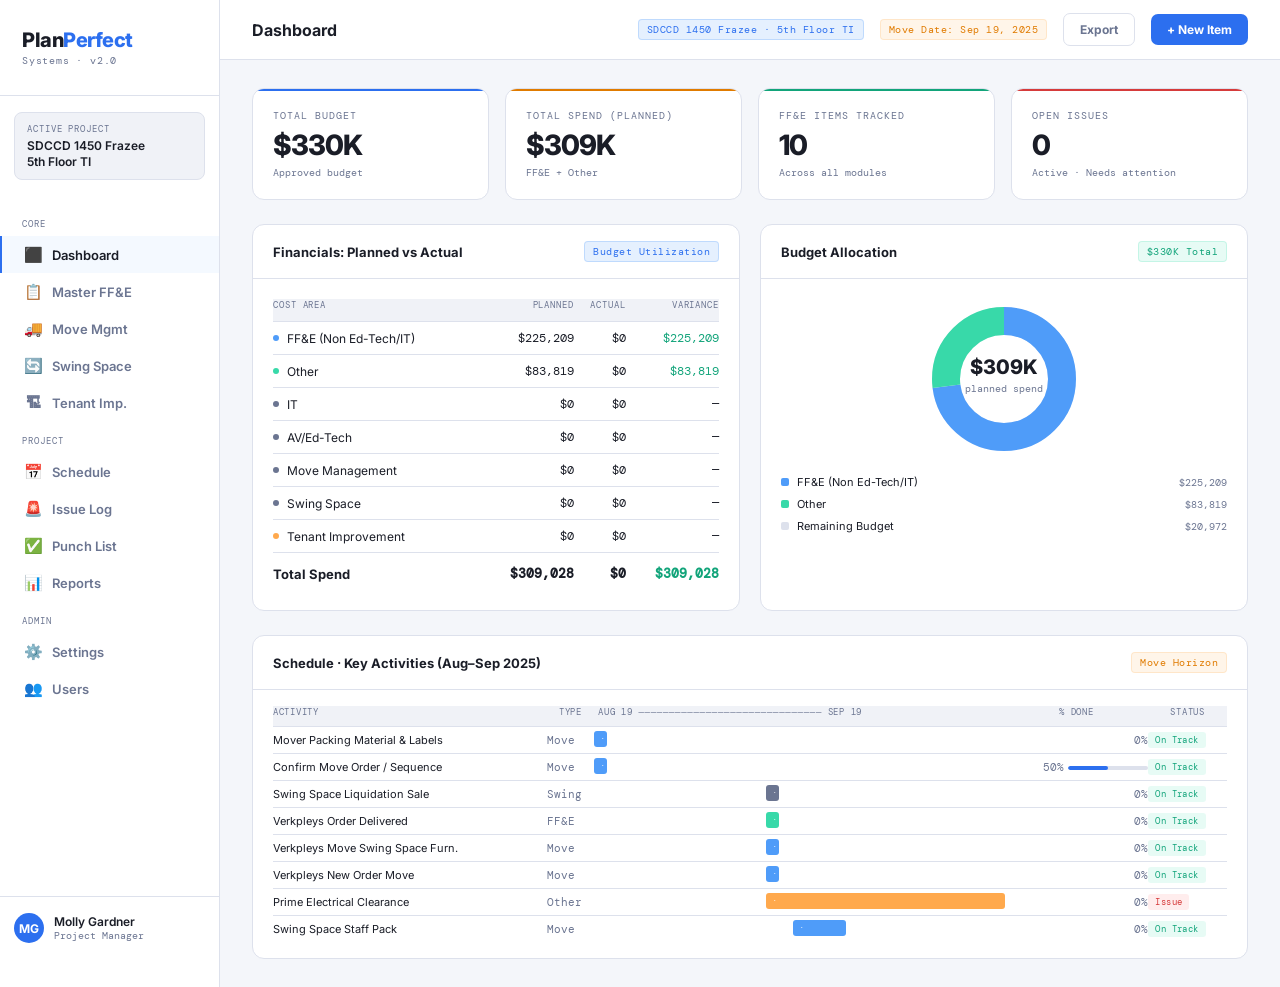
==== commit e8c8aa35: "Add files via upload" ====
--- a/01_dashboard.html
+++ b/01_dashboard.html
@@ -58,16 +58,16 @@
     <a class="nav-item active" href="index.html"><span class="icon">⬛</span> Dashboard</a>
     <a class="nav-item" href="02_ffe_list.html"><span class="icon">📋</span> Master FF&E</a>
     <a class="nav-item" href="03_move_management.html"><span class="icon">🚚</span> Move Mgmt</a>
-    <div class="nav-item disabled"><span class="icon">🔄</span> Swing Space</div>
-    <div class="nav-item disabled"><span class="icon">🏗</span> Tenant Imp.</div>
+    <a class="nav-item" href="06_swing_space.html"><span class="icon">🔄</span> Swing Space</a>
+    <a class="nav-item" href="07_tenant_improvement.html"><span class="icon">🏗</span> Tenant Imp.</a>
     <div class="nav-section">Project</div>
     <a class="nav-item" href="05_schedule_gantt.html"><span class="icon">📅</span> Schedule</a>
-    <div class="nav-item disabled"><span class="icon">🚨</span> Issue Log</div>
-    <div class="nav-item disabled"><span class="icon">✅</span> Punch List</div>
-    <div class="nav-item disabled"><span class="icon">📊</span> Reports</div>
+    <a class="nav-item" href="08_issue_log.html"><span class="icon">🚨</span> Issue Log</a>
+    <a class="nav-item" href="09_punch_list.html"><span class="icon">✅</span> Punch List</a>
+    <a class="nav-item" href="10_reports.html"><span class="icon">📊</span> Reports</a>
     <div class="nav-section">Admin</div>
-    <div class="nav-item disabled"><span class="icon">⚙️</span> Settings</div>
-    <div class="nav-item disabled"><span class="icon">👥</span> Users</div>
+    <a class="nav-item" href="11_admin_settings.html"><span class="icon">⚙️</span> Settings</a>
+    <a class="nav-item" href="12_user_management.html"><span class="icon">👥</span> Users</a>
   </nav>
   <div class="user-area">
     <div class="user-chip">
